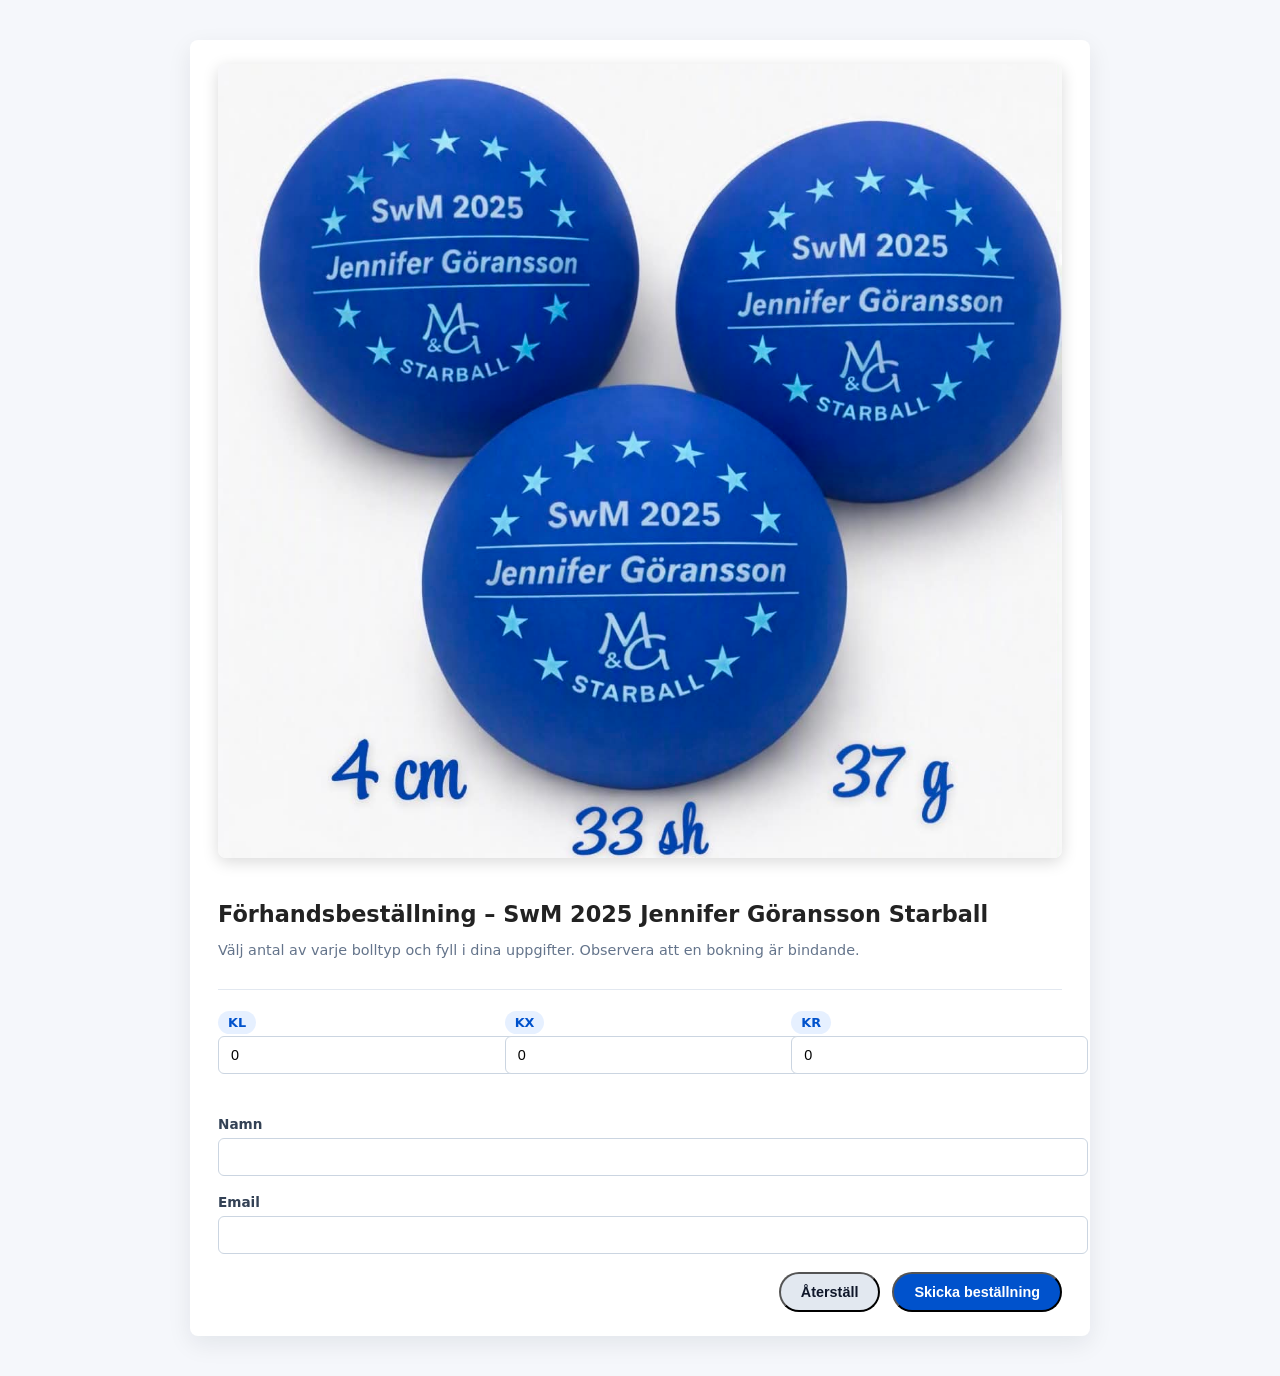
==== src/main/resources/static/index.html @ cec86f99 "Initial commit" ====
<!DOCTYPE html>
<html lang="sv">
<head>
    <meta charset="UTF-8">
    <title>Förhandsbeställning – SwM 2025 Starball</title>
    <meta name="viewport" content="width=device-width, initial-scale=1">
    <link rel="stylesheet" href="style.css">
</head>

<body>
<div class="page">
    <div class="card">
        
        <img src="boll.jpg" alt="Starball SwM 2025" class="product-image">
        
        <div class="header">
            <h1 class="header-title">Förhandsbeställning – SwM 2025 Jennifer Göransson Starball</h1>
            <p class="header-sub">Välj antal av varje bolltyp och fyll i dina uppgifter.
            Observera att en bokning är bindande. </p>
        </div>
        
        <form id="preorderForm">
            
            <div class="grid">
                <div class="field-group">
                    <label><span class="pill-label">KL</span></label>
                    <input type="number" id="kl" min="0" value="0">
                </div>
                
                <div class="field-group">
                    <label><span class="pill-label">KX</span></label>
                    <input type="number" id="kx" min="0" value="0">
                </div>
                
                <div class="field-group">
                    <label><span class="pill-label">KR</span></label>
                    <input type="number" id="kr" min="0" value="0">
                </div>
            </div>
            
            <div class="field-group">
                <label>Namn</label>
                <input type="text" id="name" required>
            </div>
            
            <div class="field-group">
                <label>Email</label>
                <input type="email" id="email" required>
            </div>
            
            <div class="btn-row">
                <button type="button" class="btn-secondary" id="resetBtn">Återställ</button>
                <button type="submit" class="btn-primary" id="submitBtn">Skicka beställning</button>
            </div>
        </form>
        
        <div id="result"></div>
    </div>
</div>

<script src="app.js"></script>
</body>
</html>
---- src/main/resources/static/style.css ----
:root {
    --primary: #0052cc;
    --primary-light: #e6f0ff;
    --danger: #d93025;
    --danger-light: #ffe5e5;
    --success: #1a7f37;
    --success-light: #e6ffe6;
    --border-radius: 8px;
}

body {
    margin: 0;
    padding: 0;
    font-family: system-ui, sans-serif;
    background: #f5f7fb;
    color: #222;
}

.page {
    max-width: 900px;
    margin: 40px auto;
    padding: 0 16px;
}

.card {
    background: #fff;
    border-radius: var(--border-radius);
    box-shadow: 0 8px 24px rgba(15, 23, 42, 0.08);
    padding: 24px 28px;
}

.product-image {
    width: 100%;
    border-radius: var(--border-radius);
    margin-bottom: 24px;
    box-shadow: 0 4px 16px rgba(0,0,0,0.15);
}

.header {
    margin-bottom: 24px;
    border-bottom: 1px solid #e2e8f0;
    padding-bottom: 16px;
}

.header-title {
    font-size: 1.4rem;
    font-weight: 600;
}

.header-sub {
    font-size: 0.9rem;
    color: #64748b;
}

.grid {
    display: grid;
    grid-template-columns: repeat(3, 1fr);
    gap: 16px;
    margin-bottom: 24px;
}

.field-group {
    margin-bottom: 18px;
}

label {
    font-size: 0.85rem;
    font-weight: 600;
    color: #334155;
    margin-bottom: 6px;
    display: block;
}

.pill-label {
    background: var(--primary-light);
    color: var(--primary);
    padding: 4px 10px;
    border-radius: 999px;
    font-size: 0.8rem;
    font-weight: 600;
}

input {
    width: 100%;
    padding: 10px 12px;
    border-radius: 6px;
    border: 1px solid #cbd5e1;
    font-size: 0.9rem;
}

input:focus {
    outline: none;
    border-color: var(--primary);
    box-shadow: 0 0 0 1px rgba(0, 82, 204, 0.25);
}

.btn-row {
    display: flex;
    justify-content: flex-end;
    gap: 12px;
}

button {
    border-radius: 999px;
    padding: 10px 20px;
    font-size: 0.9rem;
    font-weight: 600;
    cursor: pointer;
}

.btn-primary {
    background: var(--primary);
    color: #fff;
}

.btn-secondary {
    background: #e2e8f0;
    color: #0f172a;
}

.alert {
    border-radius: 6px;
    padding: 12px 14px;
    margin-top: 20px;
    font-size: 0.85rem;
}

.alert-error {
    background: var(--danger-light);
    border-left: 4px solid var(--danger);
    color: #7f1d1d;
}

.alert-success {
    background: var(--success-light);
    border-left: 4px solid var(--success);
    color: #14532d;
}

@media (max-width: 720px) {
    .grid {
        grid-template-columns: 1fr;
    }
}
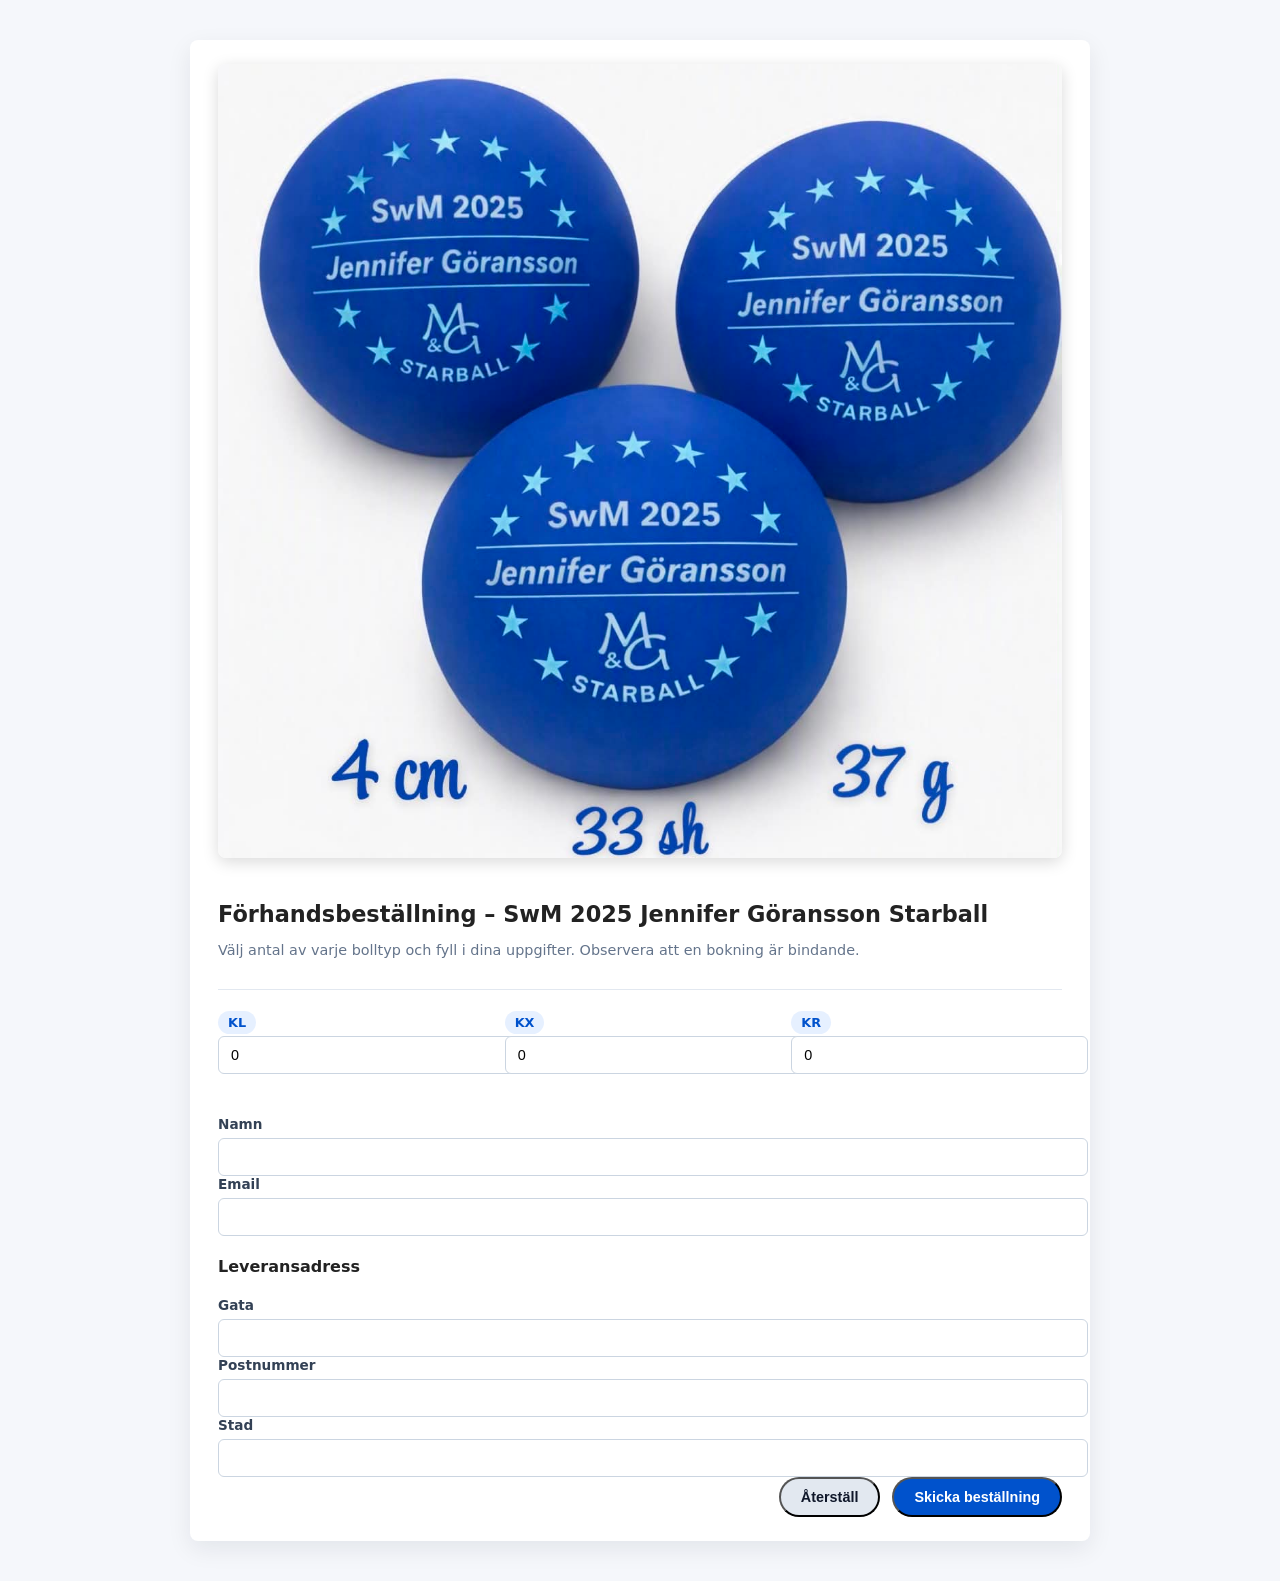
==== commit 2145ef36: "Small fixes in the frontend" ====
--- a/src/main/resources/static/index.html
+++ b/src/main/resources/static/index.html
@@ -38,14 +38,31 @@
                 </div>
             </div>
             
-            <div class="field-group">
-                <label>Namn</label>
-                <input type="text" id="name" required>
+            <div class="form-group">
+                <label for="customerName">Namn</label>
+                <input type="text" id="customerName" class="form-control" required>
             </div>
             
-            <div class="field-group">
-                <label>Email</label>
-                <input type="email" id="email" required>
+            <div class="form-group">
+                <label for="customerEmail">Email</label>
+                <input type="email" id="customerEmail" class="form-control" required>
+            </div>
+            
+            <h4>Leveransadress</h4>
+            
+            <div class="form-group">
+                <label for="street">Gata</label>
+                <input type="text" id="street" class="form-control" required>
+            </div>
+            
+            <div class="form-group">
+                <label for="postalCode">Postnummer</label>
+                <input type="text" id="postalCode" class="form-control" required>
+            </div>
+            
+            <div class="form-group">
+                <label for="city">Stad</label>
+                <input type="text" id="city" class="form-control" required>
             </div>
             
             <div class="btn-row">
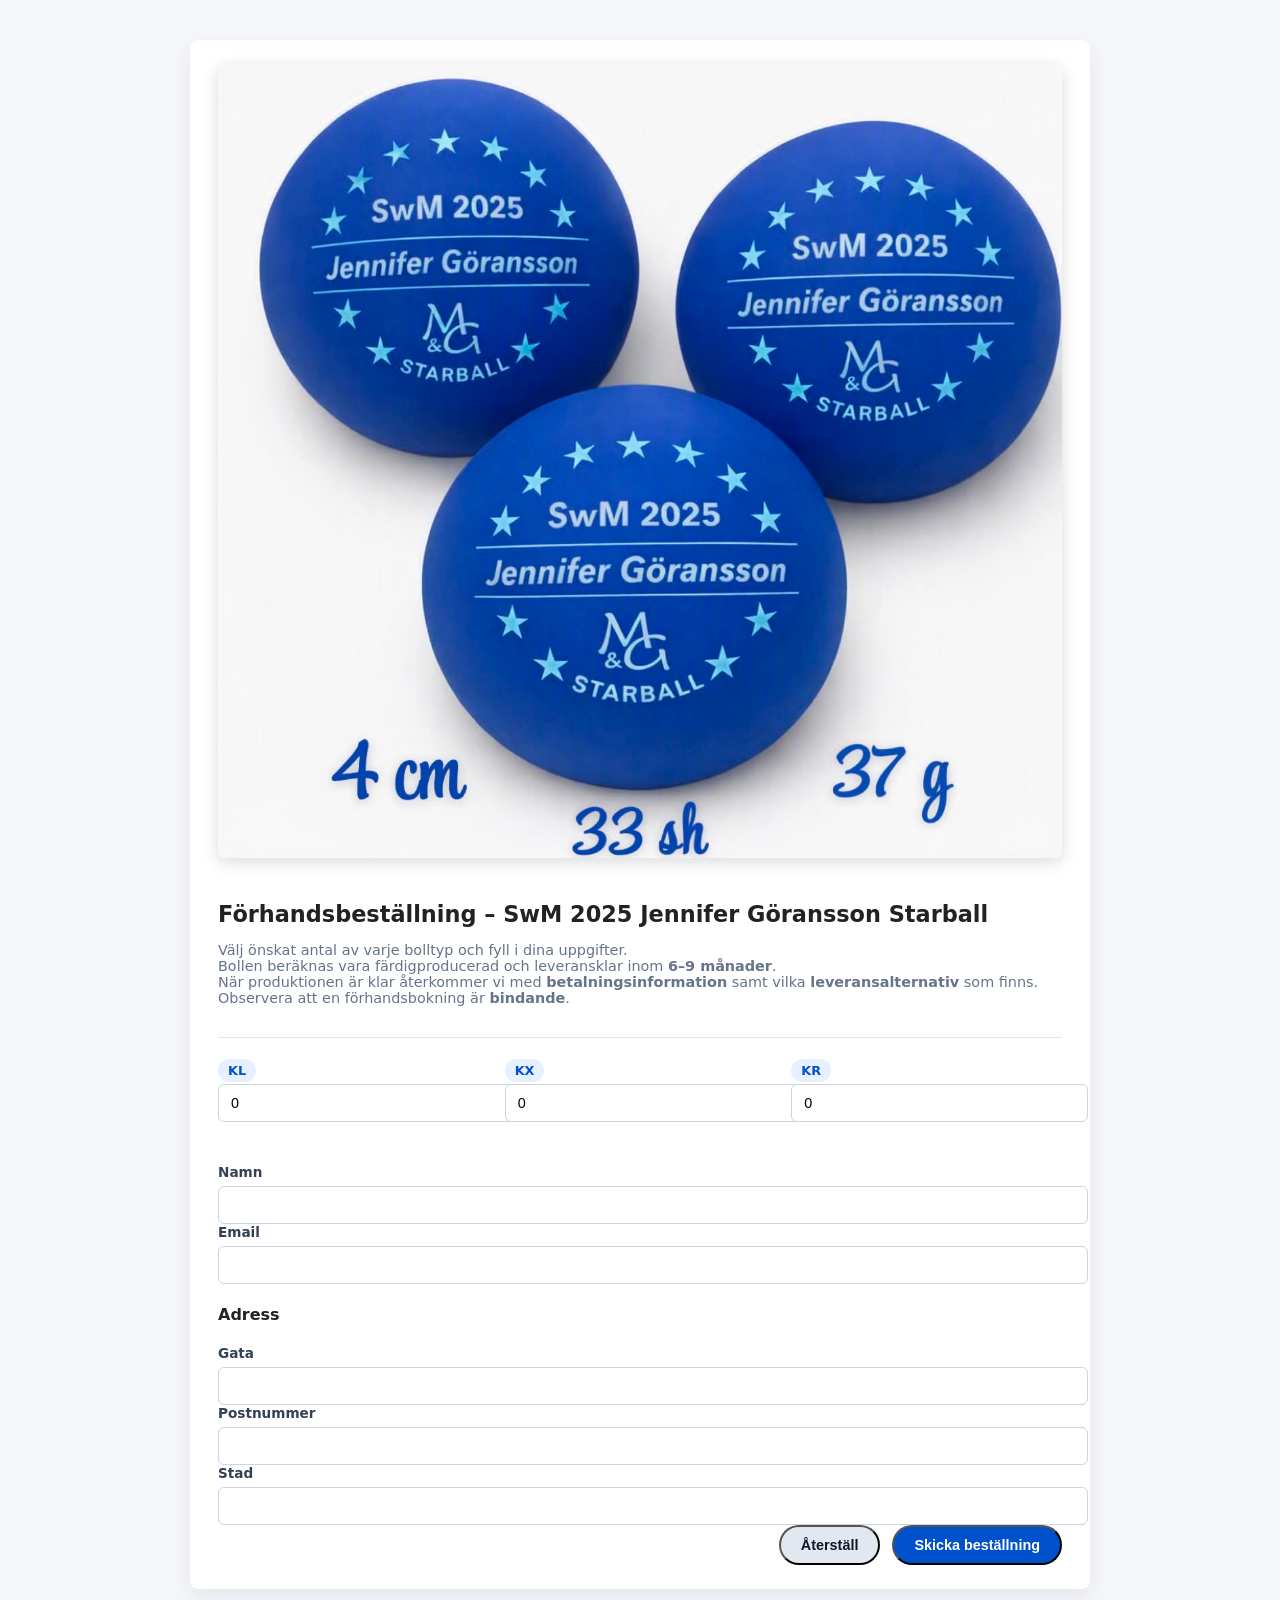
==== commit c0d114ce: "beautyfixes in frontend" ====
--- a/src/main/resources/static/index.html
+++ b/src/main/resources/static/index.html
@@ -15,9 +15,14 @@
         
         <div class="header">
             <h1 class="header-title">Förhandsbeställning – SwM 2025 Jennifer Göransson Starball</h1>
-            <p class="header-sub">Välj antal av varje bolltyp och fyll i dina uppgifter.
-            Observera att en bokning är bindande. </p>
+            <p class="header-sub">
+                Välj önskat antal av varje bolltyp och fyll i dina uppgifter.<br>
+                Bollen beräknas vara färdigproducerad och leveransklar inom <strong>6–9 månader</strong>.<br>
+                När produktionen är klar återkommer vi med <strong>betalningsinformation</strong> samt vilka <strong>leveransalternativ</strong> som finns.<br>
+                Observera att en förhandsbokning är <strong>bindande</strong>.
+            </p>
         </div>
+        
         
         <form id="preorderForm">
             
@@ -29,7 +34,7 @@
                 
                 <div class="field-group">
                     <label><span class="pill-label">KX</span></label>
-                    <input type="number" id="kx" min="0" value="0">
+                    <input type="number" id="kx samptfötchen" min="0" value="0">
                 </div>
                 
                 <div class="field-group">
@@ -48,7 +53,7 @@
                 <input type="email" id="customerEmail" class="form-control" required>
             </div>
             
-            <h4>Leveransadress</h4>
+            <h4>Adress</h4>
             
             <div class="form-group">
                 <label for="street">Gata</label>
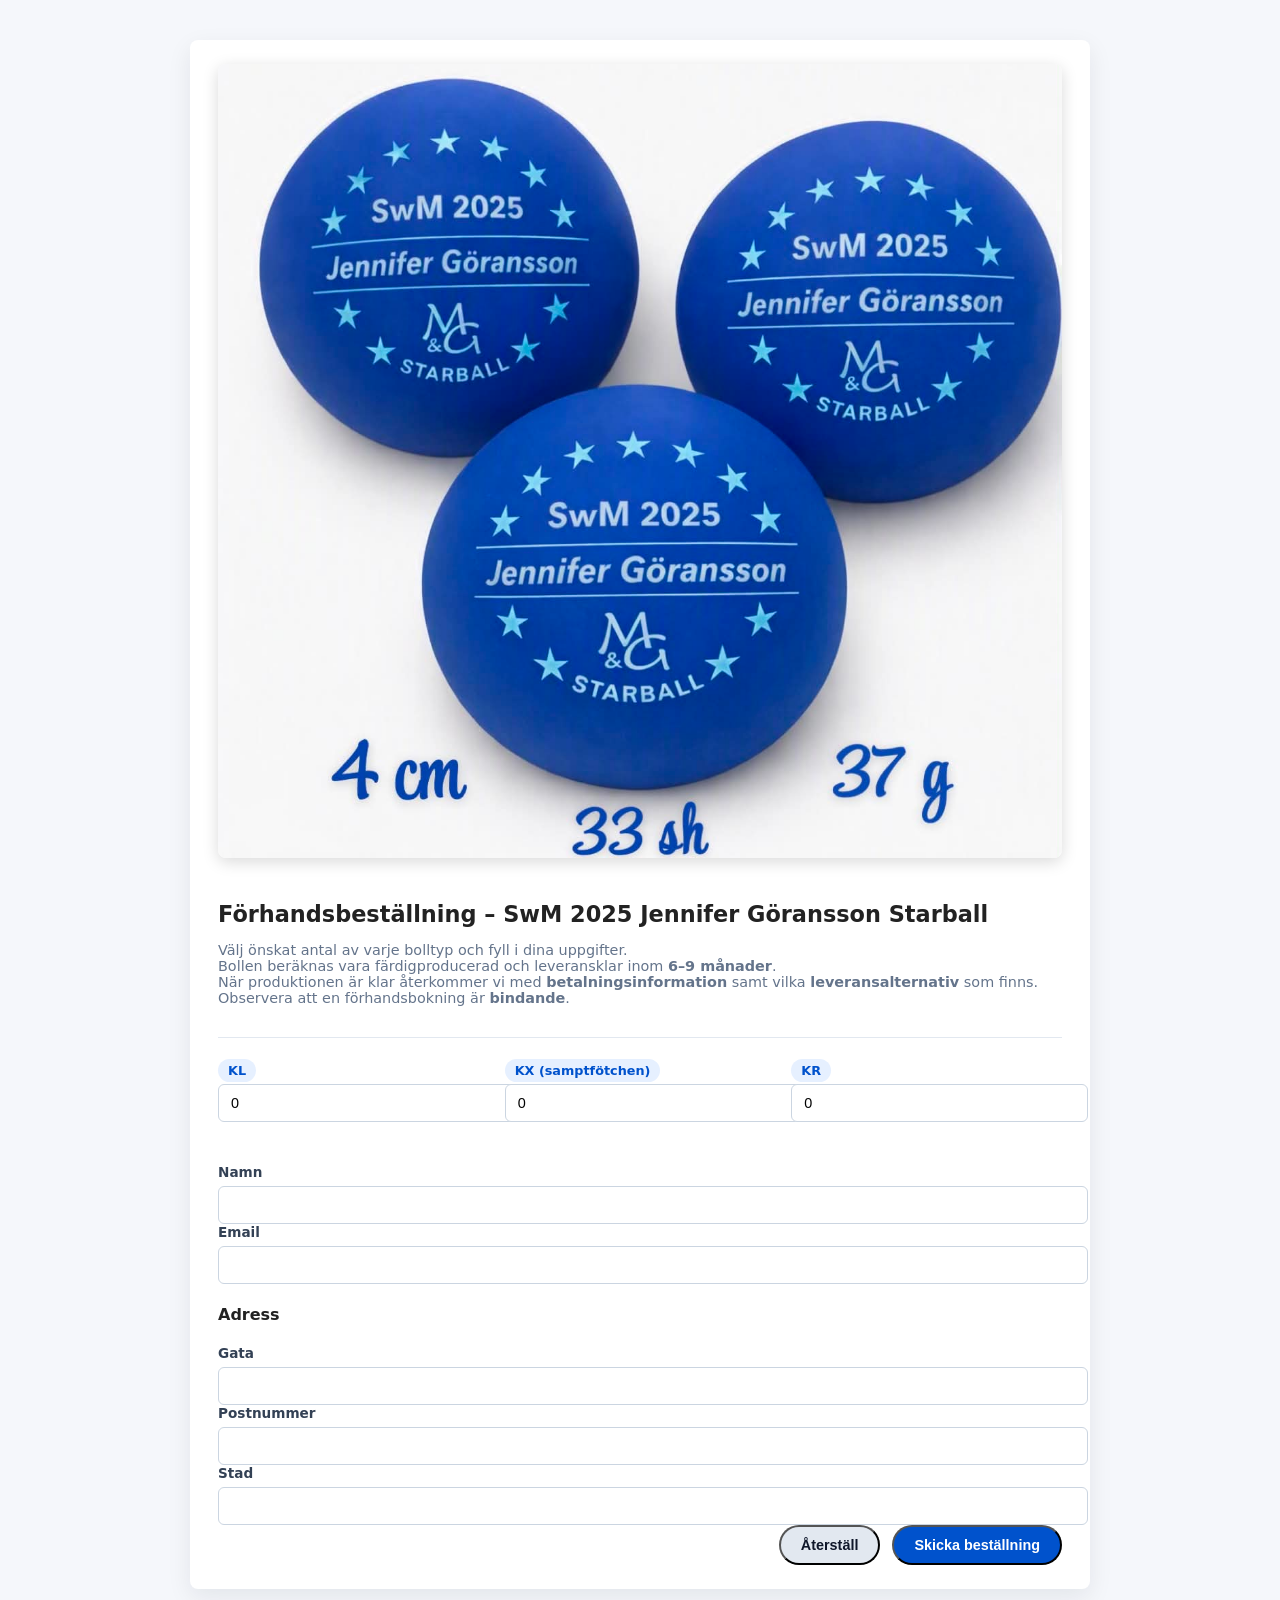
==== commit 611c64c2: "frontend fixes" ====
--- a/src/main/resources/static/index.html
+++ b/src/main/resources/static/index.html
@@ -33,8 +33,8 @@
                 </div>
                 
                 <div class="field-group">
-                    <label><span class="pill-label">KX</span></label>
-                    <input type="number" id="kx samptfötchen" min="0" value="0">
+                    <label><span class="pill-label">KX (samptfötchen)</span></label>
+                    <input type="number" id="kx" min="0" value="0">
                 </div>
                 
                 <div class="field-group">
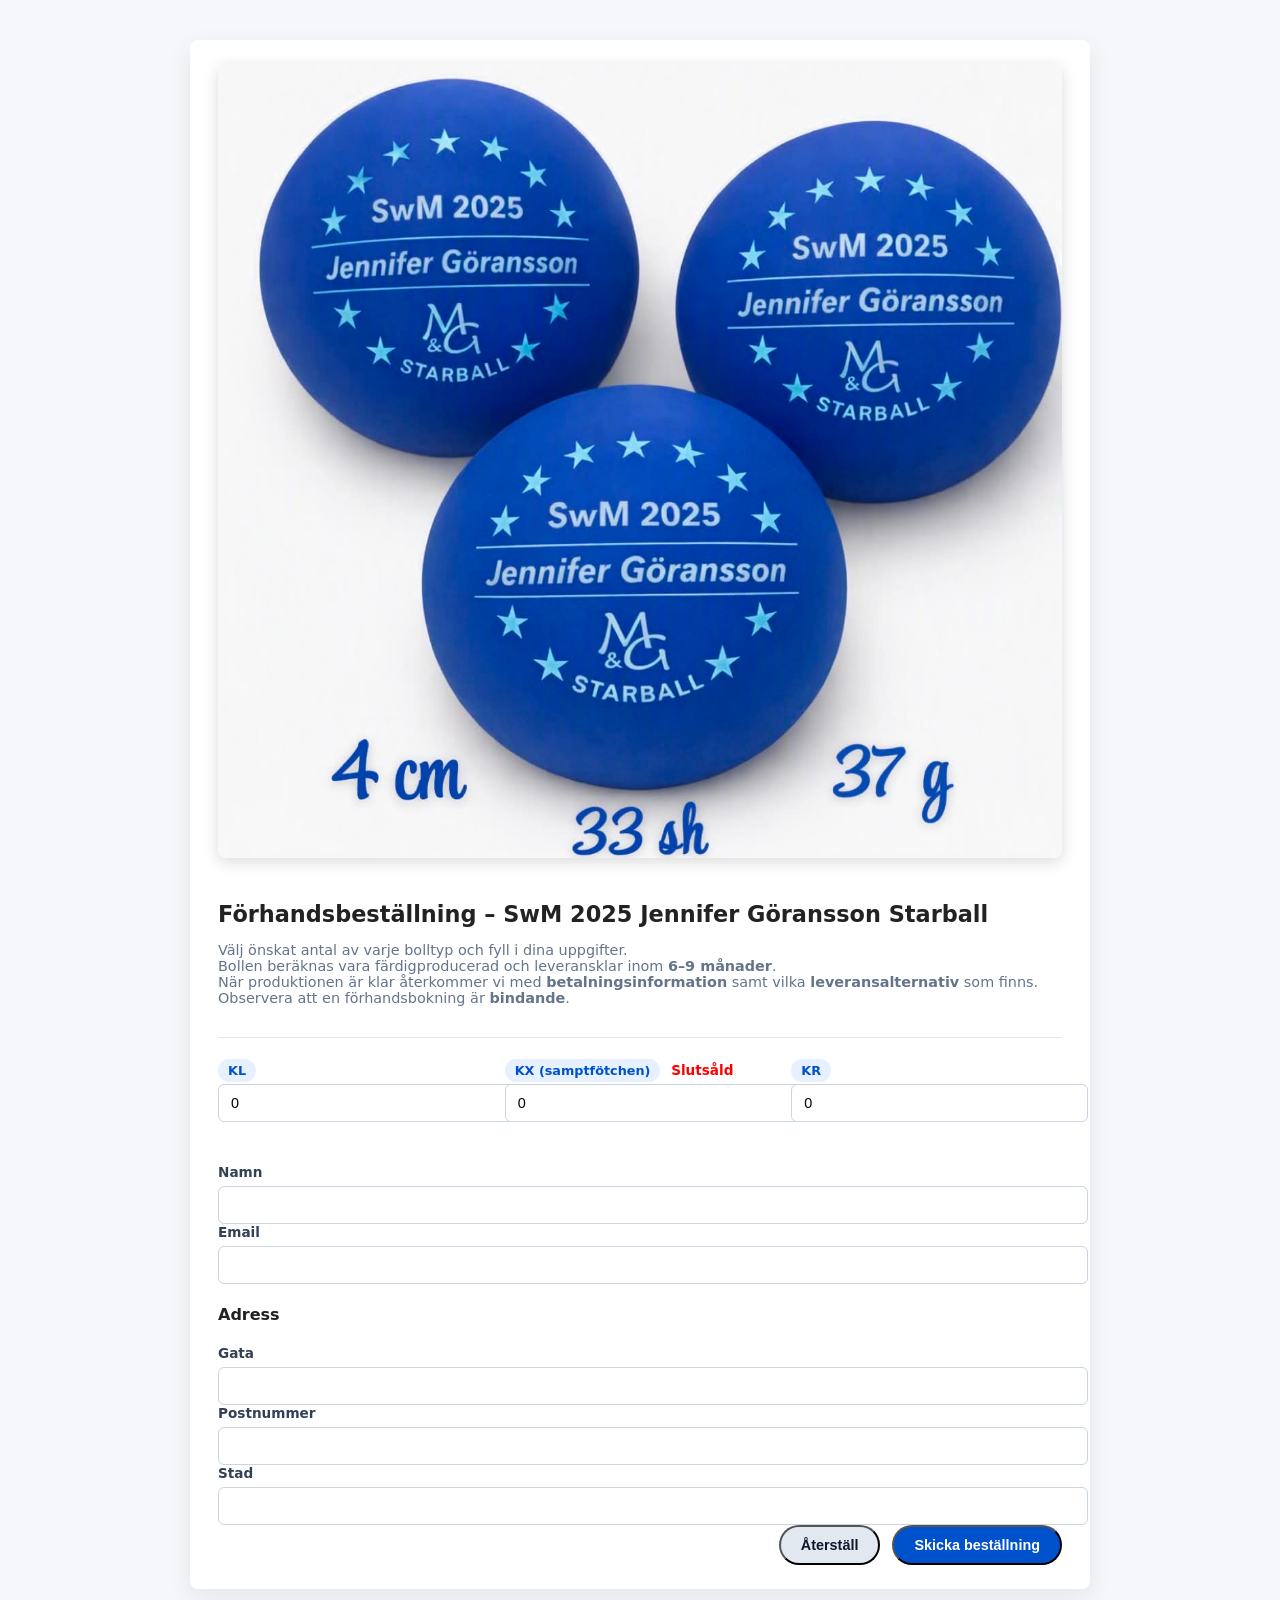
==== commit b2a4407e: "sold-out text" ====
--- a/src/main/resources/static/index.html
+++ b/src/main/resources/static/index.html
@@ -33,9 +33,13 @@
                 </div>
                 
                 <div class="field-group">
-                    <label><span class="pill-label">KX (samptfötchen)</span></label>
+                    <label>
+                        <span class="pill-label">KX (samptfötchen)</span>
+                        <span class="soldout">Slutsåld</span>
+                    </label>
                     <input type="number" id="kx" min="0" value="0">
                 </div>
+                
                 
                 <div class="field-group">
                     <label><span class="pill-label">KR</span></label>
--- a/src/main/resources/static/style.css
+++ b/src/main/resources/static/style.css
@@ -142,3 +142,10 @@
         grid-template-columns: 1fr;
     }
 }
+
+.soldout {
+    color: red;
+    font-weight: bold;
+    margin-left: 6px;
+}
+
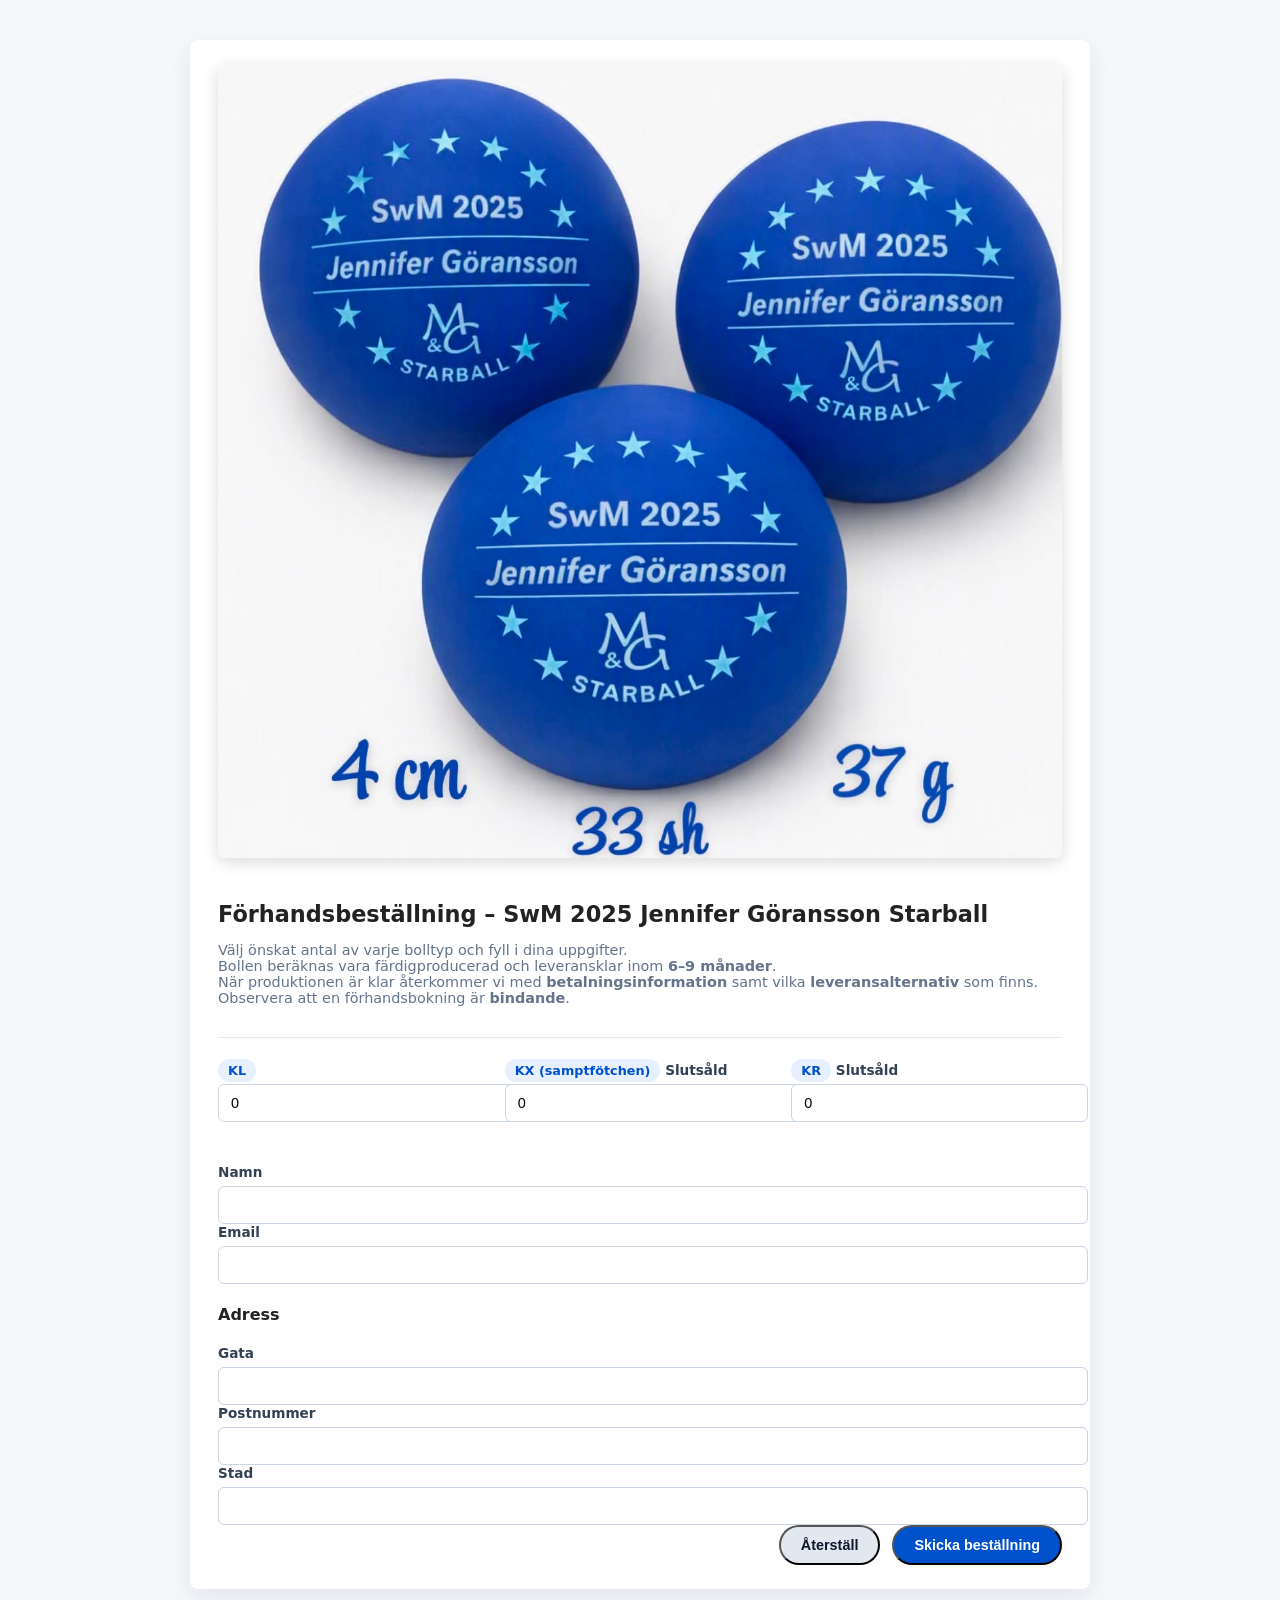
==== commit 74c2fa90: "sold-out text KR" ====
--- a/src/main/resources/static/index.html
+++ b/src/main/resources/static/index.html
@@ -42,7 +42,9 @@
                 
                 
                 <div class="field-group">
-                    <label><span class="pill-label">KR</span></label>
+                    <label><span class="pill-label">KR</span>
+                        <span class="soldout">Slutsåld</span>
+                    </label>
                     <input type="number" id="kr" min="0" value="0">
                 </div>
             </div>
--- a/src/main/resources/static/style.css
+++ b/src/main/resources/static/style.css
@@ -143,9 +143,4 @@
     }
 }
 
-.soldout {
-    color: red;
-    font-weight: bold;
-    margin-left: 6px;
-}
 
